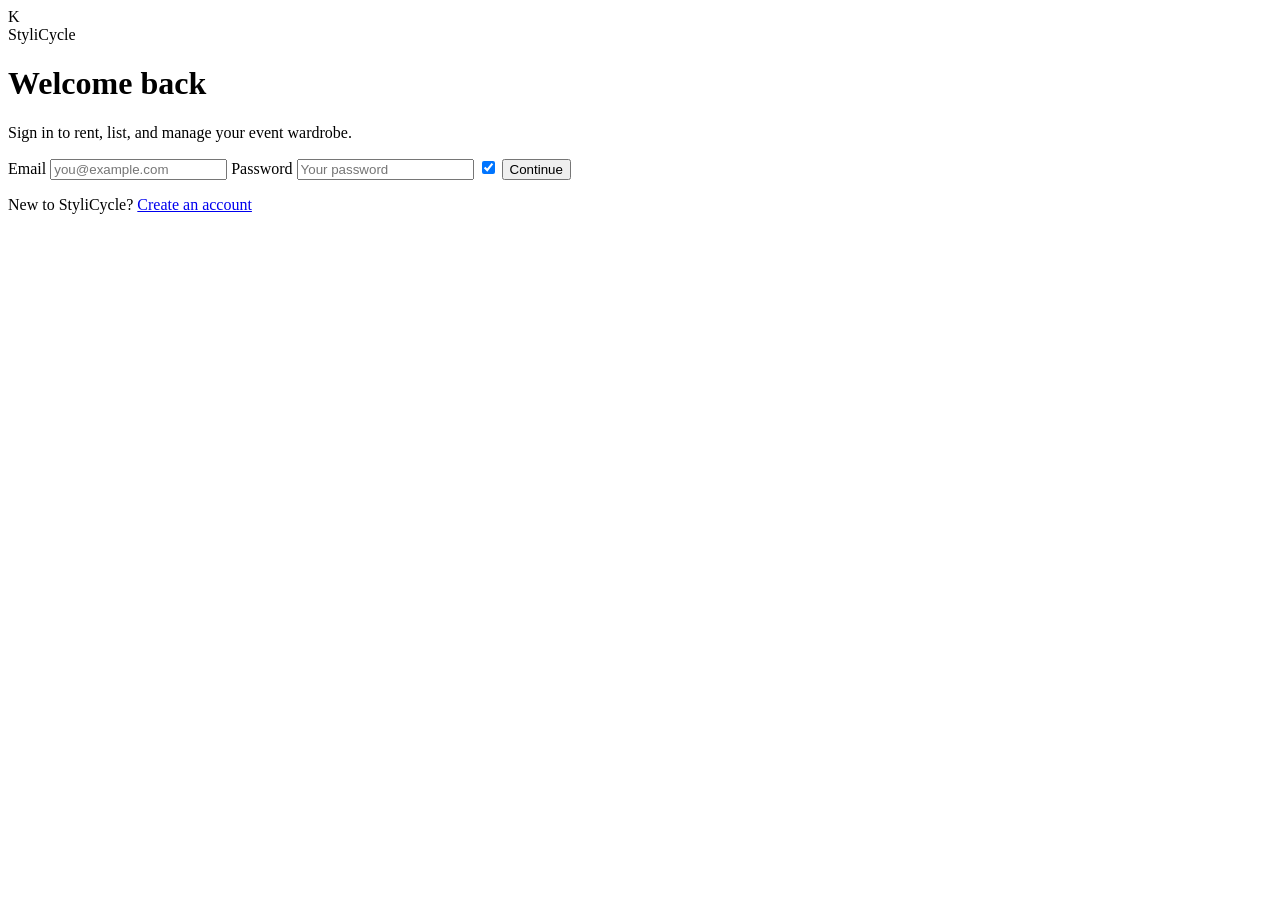
==== HTML/index.html @ dcd3e0a0 "Add files via upload" ====
<!DOCTYPE html>
<html lang="en">
<head>
  <meta charset="UTF-8">
  <meta name="viewport" content="width=device-width, initial-scale=1.0">
  <title>StyliCycle - Login</title>
  <link rel="stylesheet" href="style.css">
</head>
<body class="auth-login-page">
  <div class="auth-shell">
    <aside class="auth-visual" aria-label="Wedding gown showcase"></aside>

    <main class="auth-panel">
      <div class="auth-card">
        <div class="brand-row">
          <div class="brand-mark">K</div>
          <div class="brand-name">StyliCycle</div>
        </div>

        <h1>Welcome back</h1>
        <p class="subtitle">Sign in to rent, list, and manage your event wardrobe.</p>

        <form id="loginForm">
          <label class="field-group">
            <span>Email</span>
            <input type="email" id="email" placeholder="you@example.com" required>
          </label>

          <label class="field-group">
            <span>Password</span>
            <input type="password" id="password" placeholder="Your password" required>
          </label>

          <input type="checkbox" id="agreeTermsLogin" class="sr-only" checked>

          <button type="submit" class="primary-button">Continue</button>
        </form>

        <p class="signup-link">
          New to StyliCycle? <a href="signup.html">Create an account</a>
        </p>
      </div>
    </main>
  </div>

  <script src="script.js"></script>
</body>
</html>
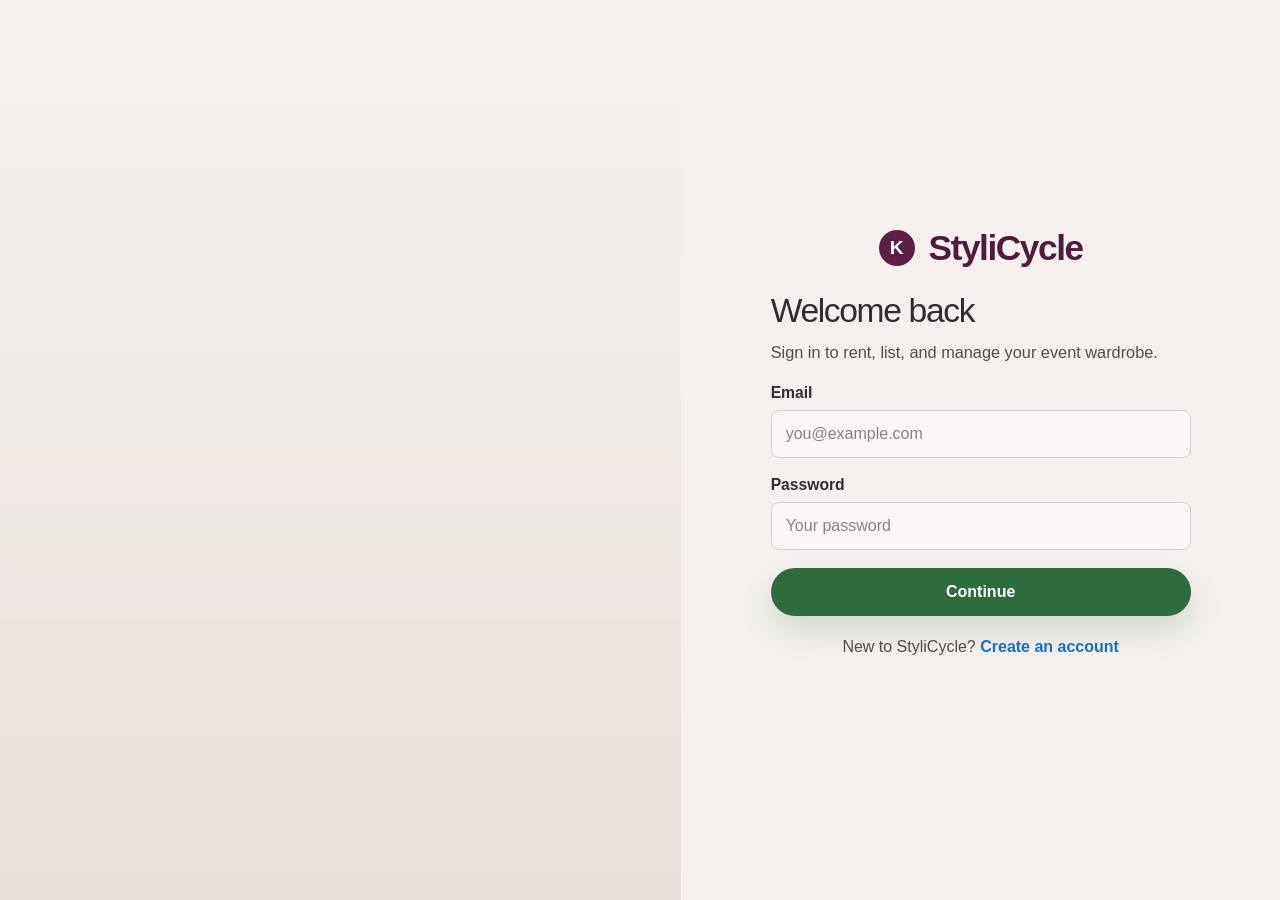
==== commit e6608f99: "Update index.html" ====
--- a/HTML/index.html
+++ b/HTML/index.html
@@ -4,7 +4,7 @@
   <meta charset="UTF-8">
   <meta name="viewport" content="width=device-width, initial-scale=1.0">
   <title>StyliCycle - Login</title>
-  <link rel="stylesheet" href="style.css">
+  <link rel="stylesheet" href="../CSS/style.css">
 </head>
 <body class="auth-login-page">
   <div class="auth-shell">
@@ -43,6 +43,6 @@
     </main>
   </div>
 
-  <script src="script.js"></script>
+  <script src="../JS/auth.js"></script>
 </body>
 </html>
--- a/CSS/style.css
+++ b/CSS/style.css
@@ -0,0 +1,1831 @@
+
+* {
+  box-sizing: border-box;
+}
+
+html, body {
+  margin: 0;
+  min-height: 100%;
+  font-family: "Segoe UI", Arial, Helvetica, sans-serif;
+  background: #f5f0ec;
+  color: #2d2d2d;
+}
+
+body {
+  min-height: 100vh;
+}
+
+img {
+  max-width: 100%;
+  display: block;
+}
+
+button,
+input,
+textarea {
+  font: inherit;
+}
+
+body:not(.auth-login-page):not(.rental-page) {
+  background:
+    linear-gradient(180deg, rgba(255,255,255,0.34), rgba(245,240,236,0.92)),
+    #f5f0ec;
+}
+
+.auth-login-page {
+  min-height: 100vh;
+  display: flex;
+}
+
+.auth-shell {
+  display: flex;
+  width: 100%;
+  min-height: 100vh;
+}
+
+.auth-visual {
+  flex: 1.4;
+  min-height: 100vh;
+  background-image: linear-gradient(rgba(255, 255, 255, 0.07), rgba(113, 87, 70, 0.10)),
+    url('https://images.unsplash.com/photo-1524504388940-b1c1722653e1?auto=format&fit=crop&w=1200&q=80');
+  background-size: cover;
+  background-position: center;
+}
+
+.auth-panel {
+  flex: 1;
+  display: flex;
+  align-items: center;
+  justify-content: center;
+  padding: 48px 56px;
+  background: #f5f0ee;
+}
+
+.auth-card {
+  width: min(100%, 420px);
+}
+
+.brand-row {
+  display: flex;
+  align-items: center;
+  justify-content: center;
+  gap: 14px;
+  margin-bottom: 24px;
+}
+
+.brand-mark {
+  width: 36px;
+  height: 36px;
+  border-radius: 50%;
+  background: #5e1f46;
+  color: #fff;
+  display: grid;
+  place-items: center;
+  font-size: 1.2rem;
+  font-weight: 700;
+}
+
+.brand-name {
+  font-size: 2.2rem;
+  font-weight: 700;
+  color: #4d1c3f;
+  letter-spacing: -0.04em;
+}
+
+h1 {
+  margin: 0;
+  font-size: clamp(2.1rem, 2.6vw, 3rem);
+  text-align: left;
+  color: #2f2d2d;
+  font-weight: 500;
+  letter-spacing: -0.04em;
+}
+
+.subtitle {
+  margin: 10px 0 20px;
+  color: #504d4b;
+  font-size: 1.02rem;
+  line-height: 1.5;
+}
+
+#loginForm {
+  width: 100%;
+}
+
+.field-group {
+  display: block;
+  margin-bottom: 18px;
+}
+
+.field-group span {
+  display: block;
+  margin-bottom: 8px;
+  font-weight: 600;
+  color: #2f2d2d;
+  font-size: 0.98rem;
+}
+
+.field-group input {
+  width: 100%;
+  height: 48px;
+  border: 1px solid #d7d0ca;
+  border-radius: 8px;
+  background: rgba(255, 255, 255, 0.38);
+  padding: 0 14px;
+  color: #222;
+  font-size: 1rem;
+  outline: none;
+}
+
+.field-group input::placeholder {
+  color: #8a8480;
+}
+
+.field-group input:focus {
+  border-color: #5f2449;
+  box-shadow: 0 0 0 3px rgba(95, 36, 73, 0.08);
+}
+
+.primary-button {
+  width: 100%;
+  height: 48px;
+  border: 0;
+  border-radius: 10px;
+  background: linear-gradient(180deg, #684059 0%, #5d204c 100%);
+  color: #fff;
+  font-weight: 700;
+  cursor: pointer;
+  transition: transform 0.2s ease, opacity 0.2s ease;
+  box-shadow: 0 12px 24px rgba(98, 55, 84, 0.18);
+}
+
+.primary-button:hover {
+  opacity: 0.96;
+  transform: translateY(-1px);
+}
+
+.signup-link {
+  margin-top: 22px;
+  text-align: center;
+  color: #4f4c49;
+  font-size: 1rem;
+}
+
+.signup-link a {
+  color: #1a6fba;
+  text-decoration: none;
+  font-weight: 600;
+}
+
+.signup-link a:hover {
+  text-decoration: underline;
+}
+
+.sr-only {
+  position: absolute;
+  width: 1px;
+  height: 1px;
+  padding: 0;
+  margin: -1px;
+  overflow: hidden;
+  clip: rect(0, 0, 0, 0);
+  white-space: nowrap;
+  border: 0;
+}
+
+.rental-page {
+  min-height: 100vh;
+  background: #f5f0ec;
+}
+
+.rental-page-content {
+  max-width: 1100px;
+  margin: 28px auto 40px;
+  padding: 0 20px;
+}
+
+.rental-card {
+  width: 100%;
+  background: rgba(255, 255, 255, 0.7);
+  border: 1px solid rgba(95, 36, 73, 0.08);
+  border-radius: 22px;
+  box-shadow: 0 18px 40px rgba(77, 52, 59, 0.06);
+  padding: 22px;
+}
+
+.rental-layout {
+  display: grid;
+  grid-template-columns: 0.95fr 1.3fr;
+  gap: 26px;
+  align-items: start;
+}
+
+.listings-panel {
+  background: rgba(255, 255, 255, 0.52);
+  border: 1px solid rgba(126, 98, 106, 0.12);
+  border-radius: 18px;
+  padding: 18px 16px;
+  box-shadow: 0 10px 24px rgba(69, 45, 53, 0.05);
+}
+
+.listings-panel h3 {
+  margin: 0 0 14px;
+  color: #40253d;
+  font-size: 1.35rem;
+}
+
+.listings-panel ul {
+  list-style: none;
+  margin: 0;
+  padding: 0;
+  display: grid;
+  gap: 12px;
+}
+
+.listings-panel li {
+  background: rgba(255, 255, 255, 0.8);
+  border: 1px solid rgba(126, 98, 106, 0.12);
+  border-radius: 14px;
+  padding: 12px;
+}
+
+.rental-form-section {
+  background: rgba(255, 255, 255, 0.32);
+  border: 1px solid rgba(126, 98, 106, 0.1);
+  border-radius: 20px;
+  padding: 18px 22px 22px;
+}
+
+.rental-form-section h1 {
+  margin: 0;
+  font-size: clamp(2rem, 2vw, 2.9rem);
+  font-weight: 600;
+  letter-spacing: -0.04em;
+  color: #2f2d2d;
+}
+
+.rental-form-section .subtitle {
+  margin: 10px 0 18px;
+}
+
+.rental-form {
+  display: grid;
+  gap: 14px;
+}
+
+.rental-form .field-group {
+  margin: 0;
+}
+
+.rental-form .field-group textarea {
+  width: 100%;
+  min-height: 120px;
+  border: 1px solid #d7d0ca;
+  border-radius: 10px;
+  padding: 12px 14px;
+  background: rgba(255,255,255,0.45);
+  resize: vertical;
+  color: #222;
+  outline: none;
+  font: inherit;
+}
+
+.rental-form .field-group textarea:focus,
+.rental-form .field-group input:focus {
+  border-color: #5f2449;
+  box-shadow: 0 0 0 3px rgba(95, 36, 73, 0.08);
+  outline: none;
+}
+
+.rental-form .file-field input {
+  padding: 10px 12px;
+}
+
+.check-row {
+  display: flex;
+  align-items: center;
+  gap: 10px;
+  color: #3f3b3a;
+  font-size: 0.96rem;
+}
+
+.check-row input {
+  width: 16px;
+  height: 16px;
+}
+
+.rental-page .page-actions {
+  display: flex;
+  flex-wrap: wrap;
+  gap: 10px;
+  margin: 18px 0 20px;
+}
+
+.rental-page .page-actions button {
+  flex: 1 1 140px;
+  border: 1px solid rgba(106, 61, 82, 0.18);
+  background: rgba(255,255,255,0.56);
+  color: #40253d;
+  border-radius: 999px;
+  font-weight: 700;
+  padding: 10px 14px;
+  cursor: pointer;
+}
+
+.rental-page .page-actions button:hover {
+  background: rgba(235, 218, 222, 0.55);
+}
+
+@media (max-width: 900px) {
+  .auth-shell {
+    flex-direction: column;
+  }
+
+  .auth-visual {
+    min-height: 38vh;
+    flex: none;
+  }
+
+  .auth-panel {
+    padding: 32px 20px 48px;
+  }
+
+  .rental-layout {
+    grid-template-columns: 1fr;
+  }
+}
+
+
+.top-nav {
+  background: rgba(255,255,255,0.36);
+  backdrop-filter: blur(8px);
+  padding: 14px 24px;
+  display: flex;
+  align-items: center;
+  justify-content: space-between;
+  gap: 16px;
+  color: #3a2d36;
+  border-bottom: 1px solid rgba(90, 58, 72, 0.1);
+  box-shadow: 0 8px 20px rgba(67, 42, 54, 0.04);
+}
+
+.top-nav .nav-links {
+  display: flex;
+  gap: 14px;
+  flex-wrap: wrap;
+  align-items: center;
+}
+
+.top-nav .nav-links a {
+  color: #432b38;
+  text-decoration: none;
+  padding: 8px 12px;
+  border-radius: 999px;
+  transition: background 0.2s ease, color 0.2s ease;
+  font-weight: 600;
+}
+
+.top-nav .nav-links a:hover,
+.top-nav .nav-links a.active {
+  background: rgba(125, 69, 96, 0.08);
+  color: #5f2449;
+}
+
+.top-nav .nav-actions {
+  display: flex;
+  align-items: center;
+  gap: 12px;
+}
+
+.nav-chat-input {
+  display: flex;
+  align-items: center;
+  gap: 8px;
+  background: rgba(255,255,255,0.5);
+  border: 1px solid rgba(90, 58, 72, 0.08);
+  padding: 8px 10px;
+  border-radius: 999px;
+  min-width: 220px;
+}
+
+.nav-chat-input input {
+  flex: 1;
+  border: none;
+  background: transparent;
+  color: #2d2d2d;
+  font-size: 0.95rem;
+  outline: none;
+}
+
+.nav-chat-input input::placeholder {
+  color: #7a6d6a;
+}
+
+.nav-chat-input button {
+  width: 36px;
+  height: 36px;
+  border: none;
+  border-radius: 50%;
+  background: linear-gradient(180deg, #684059 0%, #5d204c 100%);
+  color: #fff;
+  cursor: pointer;
+  font-weight: 700;
+}
+
+.top-nav .nav-button {
+  margin-left: auto;
+  background: rgba(109, 59, 85, 0.08);
+  border: 1px solid rgba(109, 59, 85, 0.15);
+  color: #492a3d;
+  padding: 8px 14px;
+  border-radius: 999px;
+  cursor: pointer;
+  transition: background 0.2s ease;
+}
+
+.top-nav .nav-button:hover {
+  background: rgba(109, 59, 85, 0.12);
+}
+
+.home-search {
+  max-width: 1100px;
+  margin: 24px auto 18px;
+  display: flex;
+  gap: 12px;
+  padding: 16px 18px;
+  border-radius: 24px;
+  background: rgba(255,255,255,0.7);
+  box-shadow: 0 18px 38px rgba(67, 42, 54, 0.06);
+  border: 1px solid rgba(111, 79, 87, 0.08);
+}
+
+.home-search input {
+  flex: 1;
+  border: none;
+  padding: 14px 18px;
+  border-radius: 999px;
+  background: #f6f0f1;
+  font-size: 1rem;
+  outline: none;
+  color: #2d2d2d;
+}
+
+.home-search button {
+  border: none;
+  border-radius: 999px;
+  background: linear-gradient(180deg, #684059 0%, #5d204c 100%);
+  color: white;
+  padding: 14px 22px;
+  cursor: pointer;
+  font-weight: 700;
+}
+
+.home-search button:hover {
+  opacity: 0.96;
+}
+
+.form-actions {
+  display: flex;
+  gap: 10px;
+  flex-wrap: wrap;
+  margin: 16px 0 4px;
+}
+
+.secondary-button {
+  flex: 1;
+  min-width: 140px;
+  padding: 12px 14px;
+  border: 1px solid rgba(95, 36, 73, 0.15);
+  border-radius: 999px;
+  background: rgba(255,255,255,0.8);
+  color: #492a3d;
+  font-weight: 700;
+  cursor: pointer;
+  transition: background 0.2s ease, color 0.2s ease;
+}
+
+.secondary-button:hover {
+  background: rgba(109, 59, 85, 0.08);
+}
+
+.primary-button {
+  display: inline-flex;
+  align-items: center;
+  justify-content: center;
+  padding: 12px 20px;
+  border-radius: 999px;
+  background: linear-gradient(180deg, #684059 0%, #5d204c 100%);
+  color: white;
+  border: none;
+  text-decoration: none;
+  font-weight: 700;
+  cursor: pointer;
+  transition: transform 0.2s ease, opacity 0.2s ease;
+}
+
+.primary-button:hover {
+  opacity: 0.96;
+  transform: translateY(-1px);
+}
+
+.profile-container {
+  max-width: 1100px;
+  margin: 32px auto;
+  padding: 0 20px 40px;
+  display: grid;
+  grid-template-columns: 1.4fr 1fr;
+  gap: 22px;
+}
+
+.profile-card,
+.portfolio {
+  background: rgba(255,255,255,0.7);
+  border: 1px solid rgba(95, 36, 73, 0.08);
+  border-radius: 22px;
+  box-shadow: 0 18px 40px rgba(77, 52, 59, 0.06);
+  padding: 24px;
+}
+
+.profile-header {
+  display: flex;
+  gap: 20px;
+  align-items: center;
+  margin-bottom: 20px;
+}
+
+.profile-photo {
+  width: 118px;
+  height: 118px;
+  border-radius: 50%;
+  background: #ddd;
+  flex-shrink: 0;
+  object-fit: cover;
+  border: 4px solid rgba(95, 36, 73, 0.1);
+}
+
+.profile-info {
+  flex: 1;
+}
+
+.profile-card h2 {
+  margin: 0 0 8px;
+  font-size: 2rem;
+  color: #2b2b2b;
+}
+
+.profile-card p {
+  color: #534d4b;
+  line-height: 1.7;
+}
+
+.profile-card button {
+  margin-right: 10px;
+  margin-top: 12px;
+  background: rgba(109, 59, 85, 0.08);
+  border: 1px solid rgba(109, 59, 85, 0.12);
+  color: #432b38;
+  border-radius: 999px;
+  padding: 10px 16px;
+  font-weight: 700;
+  cursor: pointer;
+}
+
+.portfolio-item {
+  background: rgba(255,255,255,0.72);
+  border: 1px solid rgba(95, 36, 73, 0.08);
+  border-radius: 14px;
+  padding: 16px;
+  margin-bottom: 12px;
+}
+
+.portfolio-item strong {
+  display: block;
+  margin-bottom: 6px;
+  color: #34212d;
+}
+
+.profile-avatar img {
+  width: 100%;
+  height: 100%;
+  object-fit: cover;
+}
+
+.profile-avatar input {
+  position: absolute;
+  inset: 0;
+  width: 100%;
+  height: 100%;
+  opacity: 0;
+  cursor: pointer;
+}
+
+.profile-avatar-upload {
+  position: absolute;
+  bottom: 16px;
+  left: 50%;
+  transform: translateX(-50%);
+  background: rgba(0, 0, 0, 0.6);
+  color: white;
+  padding: 10px 14px;
+  border-radius: 999px;
+  font-size: 0.95rem;
+  cursor: pointer;
+}
+
+.profile-info {
+  min-width: 260px;
+  flex: 1;
+}
+
+.profile-role {
+  margin: 0 0 8px;
+  color: #2e6b3f;
+  font-weight: 700;
+  text-transform: uppercase;
+  letter-spacing: 0.08em;
+  font-size: 0.82rem;
+}
+
+.profile-info h1 {
+  margin: 0;
+  font-size: 2.2rem;
+  line-height: 1.05;
+}
+
+.profile-name-input {
+  width: 100%;
+  border: none;
+  font: inherit;
+  color: #111827;
+  font-weight: 700;
+  background: transparent;
+  padding: 0;
+  outline: none;
+}
+
+.profile-company {
+  margin: 10px 0 16px;
+  color: #475569;
+}
+
+.profile-meta {
+  display: grid;
+  gap: 10px;
+}
+
+.profile-meta span {
+  display: flex;
+  flex-direction: column;
+  gap: 4px;
+  color: #334155;
+}
+
+.profile-meta strong {
+  color: #0f172a;
+  font-weight: 600;
+}
+
+.profile-contact-input {
+  max-width: 260px;
+  border: 1px solid #d1d5db;
+  border-radius: 12px;
+  padding: 10px 12px;
+  background: #f8fafc;
+}
+
+.profile-actions {
+  display: flex;
+  flex-wrap: wrap;
+  gap: 12px;
+  margin-top: 18px;
+}
+
+.profile-stats {
+  display: grid;
+  grid-template-columns: repeat(3, minmax(0, 1fr));
+  gap: 16px;
+}
+
+.profile-stats div {
+  background: #ffffff;
+  border-radius: 22px;
+  padding: 20px;
+  border: 1px solid rgba(15, 23, 42, 0.08);
+  text-align: center;
+}
+
+.profile-stats strong {
+  display: block;
+  font-size: 1.75rem;
+  color: #111827;
+}
+
+.profile-stats span {
+  color: #475569;
+  margin-top: 6px;
+  display: block;
+}
+
+.section-title {
+  margin-bottom: 18px;
+}
+
+.section-title h2 {
+  margin: 0;
+  font-size: 1.4rem;
+  color: #111827;
+}
+
+.section-title p {
+  margin: 8px 0 0;
+  color: #475569;
+}
+
+.profile-grid {
+  display: grid;
+  grid-template-columns: 1.8fr 1fr;
+  gap: 24px;
+  margin-bottom: 32px;
+}
+
+.profile-about,
+.profile-details {
+  background: #fff;
+  border: 1px solid rgba(15, 23, 42, 0.08);
+  border-radius: 28px;
+  padding: 28px;
+  box-shadow: 0 18px 40px rgba(15, 23, 42, 0.04);
+}
+
+.profile-about p {
+  color: #334155;
+  line-height: 1.75;
+  margin: 0 0 18px;
+}
+
+.profile-about ul {
+  margin: 0;
+  padding-left: 20px;
+  color: #334155;
+}
+
+.profile-about li {
+  margin-bottom: 12px;
+}
+
+.detail-row {
+  display: flex;
+  justify-content: space-between;
+  align-items: center;
+  gap: 12px;
+  padding: 14px 0;
+  border-top: 1px solid #f1f5f9;
+}
+
+.detail-row:first-child {
+  border-top: none;
+}
+
+.detail-row span {
+  color: #64748b;
+}
+
+.detail-row strong {
+  color: #0f172a;
+}
+
+.profile-section {
+  margin-bottom: 32px;
+}
+
+.profile-posts {
+  display: grid;
+  grid-template-columns: repeat(auto-fit, minmax(240px, 1fr));
+  gap: 18px;
+}
+
+.profile-post-card {
+  background: #fff;
+  border: 1px solid rgba(15, 23, 42, 0.08);
+  border-radius: 24px;
+  overflow: hidden;
+  box-shadow: 0 18px 36px rgba(15, 23, 42, 0.05);
+}
+
+.profile-post-card img {
+  width: 100%;
+  height: 200px;
+  object-fit: cover;
+}
+
+.profile-post-card-content {
+  padding: 18px;
+}
+
+.profile-post-card-content strong {
+  display: block;
+  margin-bottom: 8px;
+  color: #111827;
+  font-size: 1rem;
+}
+
+.profile-post-card-content span {
+  color: #475569;
+  line-height: 1.6;
+}
+
+@media (max-width: 900px) {
+  .profile-grid {
+    grid-template-columns: 1fr;
+  }
+  .profile-stats {
+    grid-template-columns: 1fr 1fr;
+  }
+}
+
+@media (max-width: 680px) {
+  .top-nav {
+    flex-direction: column;
+    align-items: flex-start;
+  }
+  .profile-card {
+    flex-direction: column;
+    align-items: flex-start;
+  }
+  .profile-avatar {
+    width: 130px;
+    height: 130px;
+  }
+  .profile-meta {
+    grid-template-columns: 1fr;
+  }
+  .profile-stats {
+    grid-template-columns: 1fr;
+  }
+  .profile-actions {
+    width: 100%;
+  }
+}
+
+.secondary-button:hover {
+  background: #effaf3;
+}
+
+.image-upload-btn {
+  background: rgba(109, 59, 85, 0.08);
+  border: 1px solid rgba(109, 59, 85, 0.12);
+  border-radius: 8px;
+  padding: 10px 14px;
+  cursor: pointer;
+  font-size: 1rem;
+  color: #492a3d;
+  display: flex;
+  align-items: center;
+  gap: 8px;
+  margin: 10px 0;
+  transition: background 0.2s ease;
+}
+
+.image-upload-btn:hover {
+  background: rgba(109, 59, 85, 0.12);
+  border-color: rgba(109, 59, 85, 0.18);
+}
+
+.create-post {
+  background: rgba(255,255,255,0.62);
+  border: 1px solid rgba(95, 36, 73, 0.08);
+  border-radius: 12px;
+  padding: 16px;
+  margin: 16px 0;
+}
+
+.create-post h4 {
+  margin: 0 0 12px 0;
+  font-size: 1.1rem;
+  color: #41283a;
+}
+
+.create-post textarea {
+  width: 100%;
+  min-height: 80px;
+  border: 1px solid rgba(95, 36, 73, 0.12);
+  border-radius: 8px;
+  padding: 10px;
+  font-size: 1rem;
+  resize: vertical;
+  margin-bottom: 10px;
+  outline: none;
+  background: #f9f2f4;
+}
+
+.create-post textarea:focus {
+  border-color: #5f2449;
+  box-shadow: 0 0 0 3px rgba(95, 36, 73, 0.08);
+}
+
+.create-post button {
+  padding: 10px 16px;
+  border: none;
+  border-radius: 8px;
+  background: linear-gradient(180deg, #684059 0%, #5d204c 100%);
+  color: white;
+  cursor: pointer;
+  font-size: 1rem;
+  margin-right: 10px;
+}
+
+.create-post button:hover {
+  opacity: 0.96;
+}
+
+.auth-container {
+  padding: 32px;
+  border-radius: 24px;
+  background: transparent;
+  box-shadow: none;
+  max-width: 520px;
+  margin-top: 40px;
+}
+
+.auth-header {
+  margin-bottom: 24px;
+}
+
+.auth-header h2 {
+  margin: 0 0 10px;
+  font-size: 2rem;
+  color: #111827;
+}
+
+.auth-header p {
+  margin: 0;
+  color: #475569;
+  line-height: 1.6;
+}
+
+.container form {
+  display: grid;
+  gap: 16px;
+}
+
+.container input {
+  width: 100%;
+  padding: 14px 16px;
+  border: 1px solid #d1d5db;
+  border-radius: 16px;
+  background: #f8fafc;
+  font-size: 1rem;
+  outline: none;
+  transition: border-color 0.2s ease, background 0.2s ease;
+}
+
+.container select {
+  width: 100%;
+  margin: 8px 0;
+  padding: 10px;
+  border: 1px solid #ccc;
+  border-radius: 4px;
+  background: #f8fafc;
+  font-size: 1rem;
+}
+
+.container select:focus {
+  border-color: #2e6b3f;
+  outline: none;
+}
+
+.container input:focus {
+  border-color: #2e6b3f;
+  background: #ffffff;
+}
+
+.primary-button {
+  padding: 14px 18px;
+  border: none;
+  border-radius: 999px;
+  background: #2e6b3f;
+  color: white;
+  font-size: 1rem;
+  font-weight: 700;
+  cursor: pointer;
+  box-shadow: 0 14px 32px rgba(46, 107, 63, 0.18);
+}
+
+.primary-button:hover {
+  background: #255a34;
+}
+
+.container, .profile-container {
+  width: 100%;
+  max-width: 400px;
+  margin: 0 auto;
+  padding: 20px;
+  background: #fff;
+  border-radius: 8px;
+  box-shadow: 0 0 10px rgba(0, 0, 0, 0.1);
+}
+
+.container form {
+  display: grid;
+  gap: 12px;
+}
+
+.container input,
+.container textarea,
+.container button {
+  width: 100%;
+  margin: 8px 0;
+  padding: 10px;
+  border: 1px solid #ccc;
+  border-radius: 4px;
+}
+
+.container textarea {
+  min-height: 120px;
+  resize: vertical;
+}
+
+@media (max-width: 640px) {
+  .container, .profile-container {
+    margin: 20px 16px;
+    padding: 20px;
+    border-radius: 8px;
+  }
+}
+
+.partnership-title {
+  margin: 0 0 10px;
+  color: #2e6b3f;
+  font-weight: 700;
+  letter-spacing: 0.02em;
+}
+
+.profile-header {
+  display: flex;
+  align-items: center;
+  gap: 18px;
+  margin-bottom: 18px;
+}
+
+.profile-name-input {
+  width: 100%;
+  border: none;
+  background: transparent;
+  font-size: 1.9rem;
+  font-weight: 700;
+  color: #111827;
+  padding: 0;
+  margin: 4px 0 12px;
+  outline: none;
+}
+
+.profile-name-input:focus {
+  border-bottom: 1px solid #2e6b3f;
+  padding-bottom: 2px;
+}
+
+.profile-contact-input {
+  width: calc(100% - 10px);
+  border: 1px solid #d1d5db;
+  border-radius: 12px;
+  padding: 8px 10px;
+  background: #f8fafc;
+  margin-left: 10px;
+  font-size: 0.98rem;
+  color: #111827;
+}
+
+.profile-contact-input:focus {
+  outline: none;
+  border-color: #2e6b3f;
+  background: #ffffff;
+}
+
+.profile-avatar {
+  width: 110px;
+  height: 110px;
+  border-radius: 50%;
+  background: #dbeafe;
+  border: 3px dashed #2e6b3f;
+  display: grid;
+  place-items: center;
+  position: relative;
+  overflow: hidden;
+}
+
+.profile-avatar img {
+  width: 100%;
+  height: 100%;
+  object-fit: cover;
+  display: block;
+}
+
+.profile-avatar input[type="file"] {
+  position: absolute;
+  inset: 0;
+  width: 100%;
+  height: 100%;
+  opacity: 0;
+  cursor: pointer;
+}
+
+.profile-avatar-upload {
+  position: absolute;
+  bottom: 8px;
+  right: 8px;
+  background: rgba(46, 107, 63, 0.9);
+  color: #ffffff;
+  border-radius: 999px;
+  padding: 6px 10px;
+  font-size: 0.78rem;
+  pointer-events: none;
+}
+
+.profile-posts {
+  display: grid;
+  grid-template-columns: repeat(auto-fit, minmax(240px, 1fr));
+  gap: 16px;
+  margin-top: 18px;
+}
+
+.profile-post-card {
+  background: #f8fafc;
+  border: 1px solid #d1d5db;
+  border-radius: 18px;
+  overflow: hidden;
+  display: flex;
+  flex-direction: column;
+}
+
+.profile-post-card img {
+  width: 100%;
+  height: 160px;
+  object-fit: cover;
+}
+
+.profile-post-card-content {
+  padding: 14px 16px;
+}
+
+.profile-post-card-content strong {
+  display: block;
+  margin-bottom: 8px;
+  font-size: 1rem;
+}
+
+.profile-post-card-content span {
+  display: block;
+  color: #475569;
+  line-height: 1.5;
+}
+
+.side-panel {
+  background: rgba(255,255,255,0.72);
+  padding: 18px;
+  border: 1px solid rgba(95, 36, 73, 0.08);
+  border-radius: 18px;
+  box-shadow: 0 18px 40px rgba(77, 52, 59, 0.04);
+}
+
+.side-panel h3 {
+  margin-top: 0;
+  margin-bottom: 14px;
+  font-size: 1rem;
+  color: #41283a;
+}
+
+.side-panel button,
+.page-actions button {
+  width: 100%;
+  margin: 8px 0;
+  padding: 12px 14px;
+  border: none;
+  border-radius: 12px;
+  background: linear-gradient(180deg, #684059 0%, #5d204c 100%);
+  color: #ffffff;
+  font-weight: 700;
+  cursor: pointer;
+  box-shadow: 0 12px 24px rgba(98, 55, 84, 0.12);
+}
+
+.page-actions {
+  display: flex;
+  flex-wrap: wrap;
+  gap: 12px;
+  margin-bottom: 18px;
+}
+
+.page-actions button {
+  flex: 1 1 calc(33.333% - 8px);
+  min-width: 130px;
+}
+
+.notification-list {
+  margin-top: 20px;
+}
+
+.notification-list h4 {
+  margin: 0 0 10px;
+  font-size: 0.95rem;
+  color: #374151;
+}
+
+.notification-info {
+  background: rgba(46, 107, 63, 0.08);
+  border: 1px solid rgba(46, 107, 63, 0.18);
+  border-radius: 14px;
+  color: #09281e;
+  padding: 14px 16px;
+  margin-top: 14px;
+  font-size: 0.95rem;
+  line-height: 1.6;
+}
+
+.notification-info.hidden {
+  display: none;
+}
+
+.notification-info h4 {
+  margin: 0 0 8px;
+  font-size: 1rem;
+  font-weight: 700;
+}
+
+.notification-info p {
+  margin: 0;
+}
+
+.notification-panel {
+  margin: 20px auto 0;
+  padding: 22px;
+  max-width: 800px;
+  background: #f9fbff;
+  border: 1px solid #dbeafe;
+  border-radius: 20px;
+}
+
+.notification-panel h2 {
+  margin-top: 0;
+}
+
+.notif-box {
+  margin-top: 18px;
+  min-height: 120px;
+  background: #ffffff;
+  border: 1px solid #e2e8f0;
+  border-radius: 18px;
+  padding: 16px;
+}
+
+.notif-update {
+  padding: 12px 14px;
+  border-bottom: 1px solid #eef2ff;
+}
+
+.notif-update:last-child {
+  border-bottom: none;
+}
+
+.notif-update strong {
+  display: block;
+  margin-bottom: 6px;
+  font-weight: 700;
+}
+
+.notif-update span {
+  color: #6b7280;
+  font-size: 0.9rem;
+}
+
+.notification-list ul,
+.listings-panel ul {
+  list-style: none;
+  padding: 0;
+  margin: 0;
+}
+
+.notification-list li,
+.listings-panel li {
+  background: #ffffff;
+  border: 1px solid #e2e8f0;
+  border-radius: 12px;
+  padding: 12px 14px;
+  margin-bottom: 10px;
+  color: #111827;
+  font-size: 0.95rem;
+}
+
+.notification-list li span,
+.listings-panel li span {
+  display: block;
+  margin-top: 6px;
+  color: #6b7280;
+  font-size: 0.85rem;
+}
+
+.store-suggestion-card {
+  display: grid;
+  gap: 18px;
+  grid-template-columns: 1fr;
+}
+
+.store-suggestion-card .store-suggestion-content {
+  order: 1;
+}
+
+.store-suggestion-card .suggestion-images {
+  order: 2;
+}
+
+.store-suggestion-card img {
+  width: 100%;
+  max-height: 220px;
+  border-radius: 18px;
+  object-fit: cover;
+}
+
+.suggestion-images {
+  display: grid;
+  gap: 12px;
+}
+
+.suggestion-thumbs {
+  display: grid;
+  grid-template-columns: repeat(3, 1fr);
+  gap: 10px;
+}
+
+.suggestion-thumbs img,
+.suggestion-images > img {
+  width: 100%;
+  height: 110px;
+  border-radius: 16px;
+  object-fit: cover;
+}
+
+.suggestion-images > img {
+  height: 180px;
+}
+
+.store-suggestion-content h3 {
+  margin: 0 0 12px;
+}
+
+.store-suggestion-content p {
+  margin: 0 0 18px;
+  color: #475569;
+  line-height: 1.6;
+}
+
+.store-suggestion-content button {
+  border: none;
+  border-radius: 999px;
+  background: linear-gradient(180deg, #684059 0%, #5d204c 100%);
+  color: white;
+  padding: 12px 18px;
+  cursor: pointer;
+  box-shadow: 0 12px 24px rgba(98, 55, 84, 0.18);
+}
+
+.store-suggestion-content button:hover {
+  opacity: 0.96;
+}
+
+.listing-card {
+  display: flex;
+  gap: 12px;
+  align-items: center;
+}
+
+.listing-card img {
+  width: 90px;
+  height: 90px;
+  object-fit: cover;
+  border-radius: 14px;
+  flex-shrink: 0;
+}
+
+.listing-card-content {
+  flex: 1;
+}
+
+.listing-card-content strong {
+  display: block;
+  font-size: 1rem;
+  margin-bottom: 6px;
+}
+
+.listings-panel {
+  margin-bottom: 18px;
+}
+
+.listings-panel h3 {
+  margin: 0 0 12px;
+  font-size: 1rem;
+}
+
+.home-grid,
+.chat-layout {
+  display: grid;
+  grid-template-columns: 260px 1fr;
+  gap: 20px;
+}
+
+.container.chat-layout {
+  width: 100%;
+  max-width: none;
+  margin: 0;
+  background: transparent;
+  padding: 0;
+  box-shadow: none;
+}
+
+@media (max-width: 840px) {
+  .home-grid,
+  .chat-layout {
+    grid-template-columns: 1fr;
+  }
+  .page-actions button {
+    flex: 1 1 100%;
+  }
+}
+
+.chatbox {
+  display: flex;
+  flex-direction: column;
+  flex: 1;
+  background: #ffffff;
+  border: 1px solid #e5e7eb;
+  border-radius: 28px;
+  box-shadow: 0 28px 60px rgba(15, 23, 42, 0.08);
+  overflow: hidden;
+  min-height: 680px;
+}
+
+.chat-header {
+  display: flex;
+  align-items: center;
+  gap: 14px;
+  padding: 18px 24px;
+  background: #f9fafb;
+  border-bottom: 1px solid #eef2ff;
+}
+
+.chat-avatar {
+  width: 48px;
+  height: 48px;
+  border-radius: 50%;
+  background: #2e6b3f;
+  color: #ffffff;
+  display: flex;
+  align-items: center;
+  justify-content: center;
+  font-weight: 700;
+  font-size: 1rem;
+}
+
+.chat-info h2 {
+  margin: 0;
+  font-size: 1.15rem;
+}
+
+.chat-info span {
+  display: block;
+  margin-top: 4px;
+  color: #6b7280;
+  font-size: 0.92rem;
+}
+
+.chat-user-actions {
+  margin-left: auto;
+  display: flex;
+  flex-wrap: wrap;
+  align-items: center;
+  justify-content: flex-end;
+  gap: 10px;
+  min-width: 0;
+}
+
+.chat-user-actions button,
+.chat-user-actions span {
+  min-width: 0;
+}
+
+.chat-user-name {
+  background: rgba(46, 107, 63, 0.1);
+  color: #164e2b;
+  padding: 10px 14px;
+  border-radius: 999px;
+  font-size: 0.95rem;
+  font-weight: 700;
+}
+
+.chat-action-button {
+  border: none;
+  border-radius: 999px;
+  background: #ffffff;
+  color: #2e6b3f;
+  padding: 10px 18px;
+  font-weight: 700;
+  cursor: pointer;
+  box-shadow: 0 6px 16px rgba(46, 107, 63, 0.12);
+}
+
+.chat-action-button:hover {
+  background: #f7fafb;
+}
+
+.chat-actions {
+  padding: 18px 24px;
+  display: flex;
+  justify-content: flex-end;
+  background: transparent;
+}
+
+.chat-primary-button {
+  border: none;
+  border-radius: 999px;
+  padding: 14px 24px;
+  background: #2e6b3f;
+  color: white;
+  font-weight: 700;
+  cursor: pointer;
+  box-shadow: 0 8px 18px rgba(46, 107, 63, 0.2);
+}
+
+.chat-primary-button:hover {
+  background: #255a34;
+}
+
+.chat-window {
+  display: flex;
+  flex-direction: column;
+  gap: 14px;
+  padding: 22px;
+  flex: 1;
+  background: #eef4fb;
+  overflow-y: auto;
+  scroll-behavior: smooth;
+}
+
+.chat-window::-webkit-scrollbar {
+  width: 8px;
+}
+
+.chat-window::-webkit-scrollbar-track {
+  background: transparent;
+}
+
+.chat-window::-webkit-scrollbar-thumb {
+  background: rgba(46, 107, 63, 0.18);
+  border-radius: 999px;
+}
+
+.message {
+  max-width: 74%;
+  padding: 16px 18px;
+  border-radius: 22px;
+  line-height: 1.55;
+  word-break: break-word;
+  position: relative;
+}
+
+.message.bot {
+  align-self: flex-start;
+  background: #ffffff;
+  color: #111827;
+  border-top-left-radius: 4px;
+}
+
+.message.bot::before {
+  content: "";
+  position: absolute;
+  left: -8px;
+  top: 16px;
+  width: 0;
+  height: 0;
+  border-top: 8px solid transparent;
+  border-bottom: 8px solid transparent;
+  border-right: 8px solid #ffffff;
+}
+
+.message.user {
+  align-self: flex-end;
+  background: #2e6b3f;
+  color: #ffffff;
+  border-top-right-radius: 4px;
+}
+
+.message.user::after {
+  content: "";
+  position: absolute;
+  right: -8px;
+  top: 16px;
+  width: 0;
+  height: 0;
+  border-top: 8px solid transparent;
+  border-bottom: 8px solid transparent;
+  border-left: 8px solid #2e6b3f;
+}
+
+.chat-form {
+  display: flex;
+  align-items: center;
+  gap: 12px;
+  padding: 18px 24px;
+  background: #f9fafb;
+  border-top: 1px solid #eef2ff;
+}
+
+.chat-form input {
+  flex: 1;
+  padding: 16px 20px;
+  border: none;
+  border-radius: 999px;
+  background: #e5effb;
+  color: #111827;
+  font-size: 1rem;
+  outline: none;
+  box-shadow: inset 0 0 0 1px rgba(226, 232, 240, 0.9);
+}
+
+.chat-form input:focus {
+  background: #f8fbff;
+  box-shadow: inset 0 0 0 2px rgba(46, 107, 63, 0.18);
+}
+
+.chat-form button {
+  width: 52px;
+  height: 52px;
+  display: grid;
+  place-items: center;
+  padding: 0;
+  border: none;
+  border-radius: 50%;
+  background: #2e6b3f;
+  color: #ffffff;
+  font-weight: 700;
+  cursor: pointer;
+  box-shadow: 0 8px 18px rgba(46, 107, 63, 0.18);
+}
+
+.chat-form button:hover {
+  background: #255a34;
+}
+
+.toast-banner {
+  position: fixed;
+  left: 50%;
+  bottom: 24px;
+  transform: translateX(-50%) translateY(100%);
+  background: rgba(15, 23, 42, 0.95);
+  color: #ffffff;
+  padding: 12px 18px;
+  border-radius: 999px;
+  box-shadow: 0 12px 30px rgba(15, 23, 42, 0.28);
+  opacity: 0;
+  transition: transform 0.25s ease, opacity 0.25s ease;
+  z-index: 999;
+}
+
+.toast-banner.visible {
+  transform: translateX(-50%) translateY(0);
+  opacity: 1;
+}
+
+.dashboard {
+  display: grid;
+  grid-template-columns: repeat(auto-fit, minmax(200px, 1fr));
+  gap: 15px;
+  margin: 20px;
+}
+
+.card {
+  background: #fff;
+  padding: 20px;
+  border-radius: 8px;
+  box-shadow: 0 0 5px rgba(0,0,0,0.1);
+}
+
+.post-card {
+  background: #f9f9f9;
+  border: 1px solid #ddd;
+  margin: 10px 0;
+  padding: 10px;
+  border-radius: 5px;
+}
+
+.portfolio {
+  flex: 1;
+  background: #fff;
+  border-radius: 8px;
+  box-shadow: 0 4px 12px rgba(0,0,0,0.1);
+  padding: 20px;
+  max-width: 300px;
+}
+
+.portfolio h3 {
+  margin-top: 0;
+  font-size: 20px;
+  color: #333;
+  border-bottom: 2px solid #eee;
+  padding-bottom: 10px;
+}
+
+.portfolio-item {
+  margin-bottom: 15px;
+  padding: 10px;
+  border-bottom: 1px solid #eee;
+}
+
+.portfolio-item:last-child {
+  border-bottom: none;
+}
+
+.portfolio-item strong {
+  display: block;
+  font-size: 16px;
+  color: #0073e6;
+}
+
+.portfolio-item p {
+  margin: 5px 0 0;
+  color: #555;
+  font-size: 14px;
+}
+
+
+.navbar {
+  background: #2e7d32; 
+  padding: 10px 20px;
+  display: flex;
+  justify-content: space-between;
+  align-items: center;
+}
+
+.navbar ul {
+  list-style: none;
+  display: flex;
+  gap: 20px;
+  margin: 0;
+  padding: 0;
+}
+
+.navbar ul li a {
+  color: #fff;
+  text-decoration: none;
+  font-weight: bold;
+}
+
+.profile-bar {
+  display: flex;
+  align-items: center;
+  justify-content: space-between;
+  background: #fff;
+  border-radius: 8px;
+  box-shadow: 0 4px 12px rgba(0,0,0,0.1);
+  padding: 15px 20px;
+  margin: 20px auto;
+  width: 95%;
+  max-width: none;
+}
+
+.profile-info {
+  flex: 2;
+}
+
+.profile-info h2 {
+  margin: 0;
+  font-size: 20px;
+  color: #333;
+}
+
+.profile-info p {
+  margin: 5px 0;
+  color: #555;
+}
+
+.profile-actions {
+  display: flex;
+  gap: 10px;
+}
+
+.profile-actions button {
+  padding: 8px 16px;
+  border: none;
+  background: #0073e6;
+  color: #fff;
+  border-radius: 4px;
+  cursor: pointer;
+}
+.profile-actions button:hover {
+  background: #005bb5;
+}
+
+.notification {
+  background: #ff5252;
+  color: #fff;
+  padding: 5px 10px;
+  border-radius: 20px;
+  font-size: 14px;
+}
